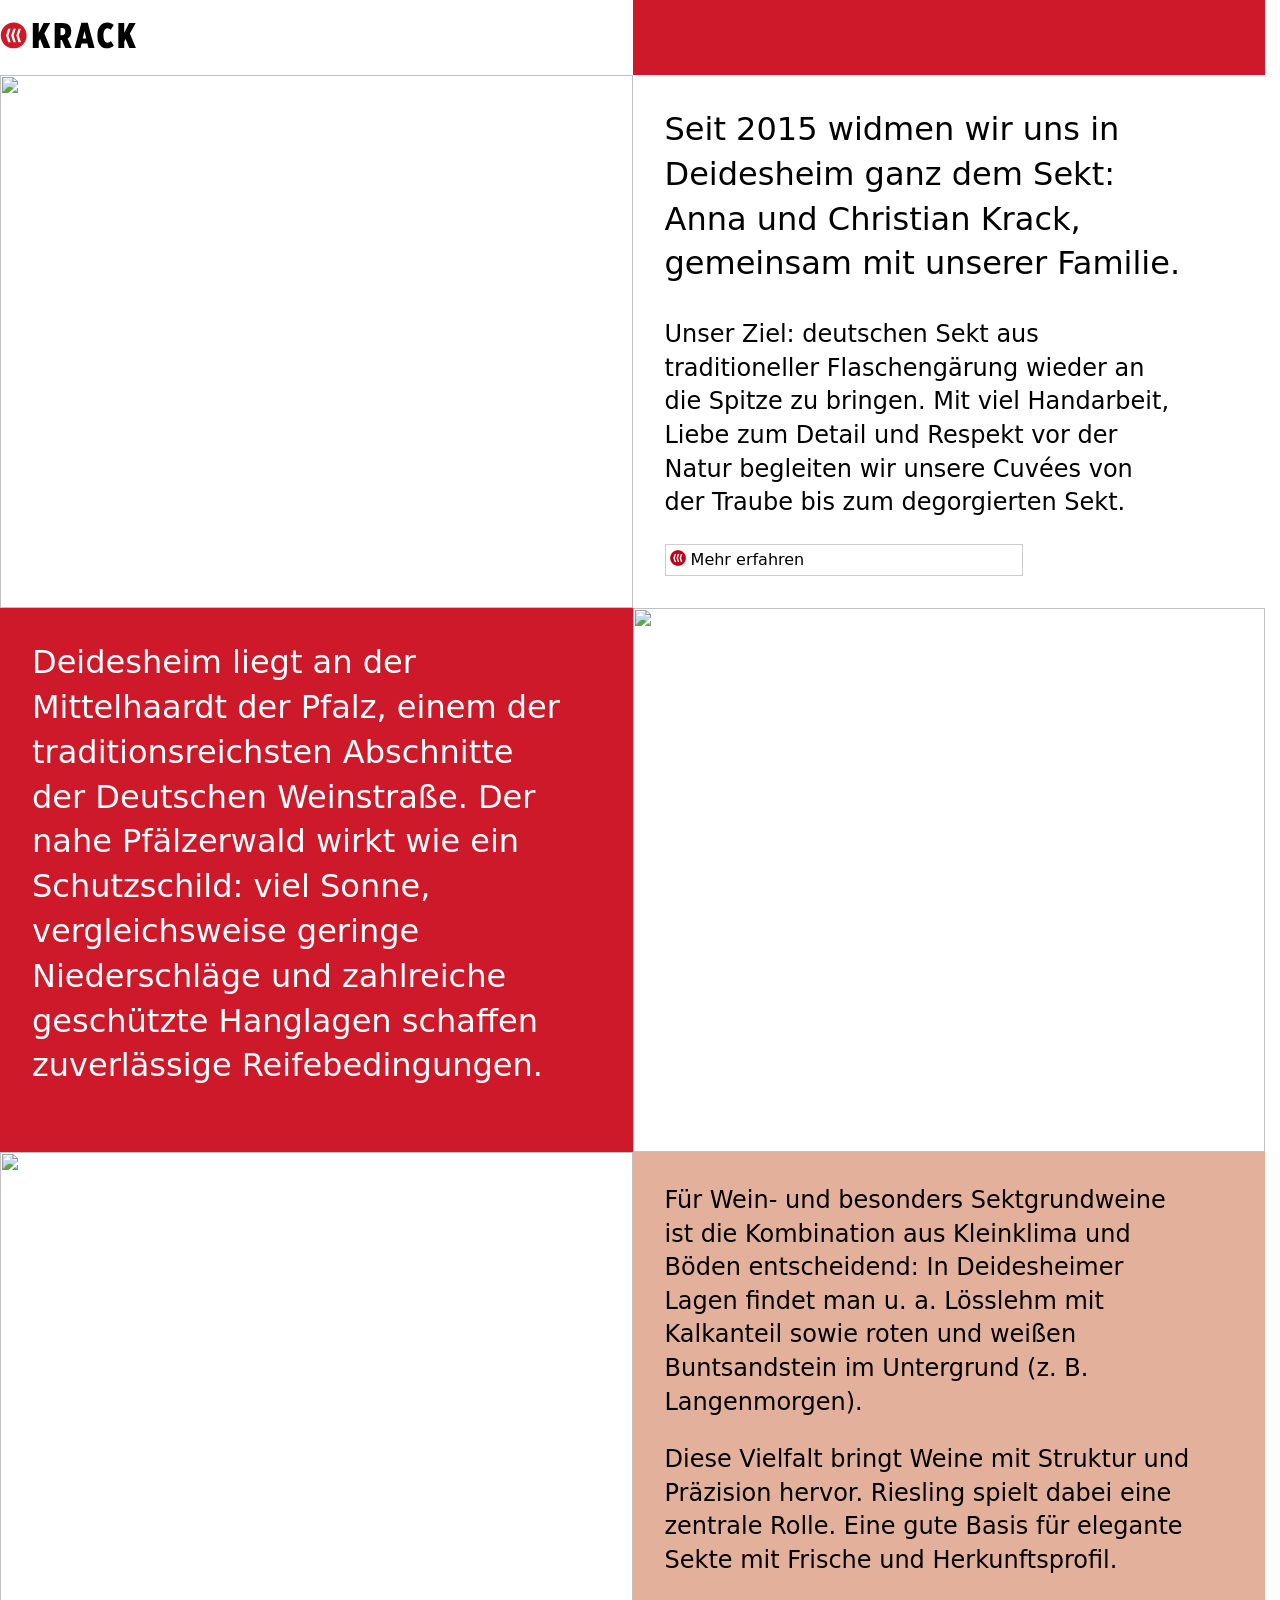
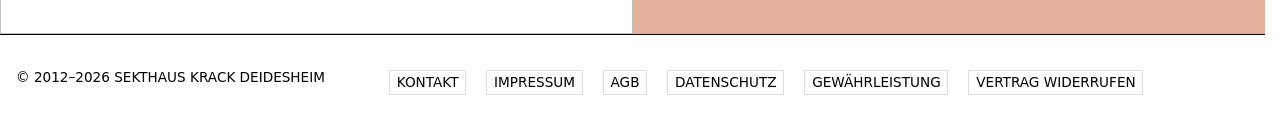
==== index.html @ 8c00c458 "initial commit" ====
<!DOCTYPE html>
<html lang="de" class="no-js">
<head>
	<meta charset="utf-8">
	<title>KRACK - Sekthaus in Deidesheim</title>

	<meta name="viewport" content="width=device-width, initial-scale=1">

	<link rel="icon" href="favicon.ico" sizes="32x32">
	<link rel="icon" href="assets/images/favicon.svg" type="image/svg+xml">
	<link rel="apple-touch-icon" href="assets/images/apple-touch-icon.png">

	<link rel="stylesheet" href="assets/css/style.css" />

	<script src="assets/js/script.js" defer></script>
</head>
<body>
	<div class="page">
		<header>
			<div class="logo">
				<a href="index.html"><img src="assets/images/krack-logo-animated.svg" alt=""></a>
			</div>
			<nav>
				<details>
					<summary>☰</summary>

					<ul>
						<li><a href="ueber-uns.html">Wir</a></li>
						<li><a href="handwerk.html">Handwerk</a></li>
						<li><a href="sekt.html">Sekt</a></li>
						<li><a href="termine.html">Termine</a></li>
						<li><a href="kontakt.html">Kontakt</a></li>
					</ul>
				</details>
			</nav>
		</header>

		<main>
			<div class="grid">
				<section class="">
					<img class="spread" src="assets/images/content/KRACK_Credits Catjana Bechtle-141.jpg" alt="">
				</section>
				<section class="pad-large">
					<p class="font-large">Seit 2015 widmen wir uns in Deidesheim ganz dem
					Sekt: Anna und Christian Krack, gemeinsam mit
					unserer Familie.</p>

					<p class="font-medium">Unser Ziel: deutschen Sekt aus traditioneller
					Flaschengärung wieder an die Spitze zu bringen.
					Mit viel Handarbeit, Liebe zum Detail und Respekt
					vor der Natur begleiten wir unsere Cuvées von der
					Traube bis zum degorgierten Sekt.</p>

					<details>
						<summary>Mehr erfahren</summary>

						<div class="details-content font-small">
							<p>Mit viel Handarbeit, Liebe zum Detail und Respekt
							vor der Natur begleiten wir unsere Cuvées von der
							Traube bis zum degorgierten Sekt.</p>
						</div>
					</details>
				</section>
				<section class="pad-large" data-bg="#CD1929" style="background-color: #CD1929; color: #fff;">
					<p class="font-large">Deidesheim liegt an der
					Mittelhaardt der Pfalz, einem
					der traditionsreichsten
					Abschnitte der Deutschen
					Weinstraße. Der nahe
					Pfälzerwald wirkt wie ein
					Schutzschild: viel Sonne,
					vergleichsweise geringe
					Niederschläge und zahlreiche
					geschützte Hanglagen schaffen
					zuverlässige Reifebedingungen.</p>
				</section>
				<section class="pad-zero"><img class="spread" src="assets/images/content/fa264be9139a46b8b214ec5e92c17c28_iStock-1420776578klein-Nachteule-iStock.jpg" alt=""></section>
				<section class="pad-zero"><img class="spread" src="assets/images/content/KRACK_Credits Catjana Bechtle-59.jpg" alt=""></section>
				<section class="pad-large" data-bg="#e3b09b" style="background-color: #e3b09b;">
					<p class="font-medium">Für Wein- und besonders
					Sektgrundweine ist die
					Kombination aus Kleinklima
					und Böden entscheidend: In
					Deidesheimer Lagen findet man
					u. a. Lösslehm mit Kalkanteil
					sowie roten und weißen
					Buntsandstein im Untergrund
					(z. B. Langenmorgen).</p>

					<p class="font-medium">Diese Vielfalt bringt Weine mit
					Struktur und Präzision hervor.
					Riesling spielt dabei eine
					zentrale Rolle. Eine gute Basis
					für elegante Sekte mit Frische
					und Herkunftsprofil.</p>
				</section>
			</div>
		</main>

		<footer>
			<div class="copyright">
				<p>&copy; 2012&ndash;2026 Sekthaus Krack Deidesheim</p>
			</div>
			<nav>
				<ul>
					<li><a href="kontakt.html">Kontakt</a></li>
					<li><a href="impressum.html">Impressum</a></li>
					<li><a href="impressum.html">AGb</a></li>
					<li><a href="impressum.html">Datenschutz</a></li>
					<li><a href="impressum.html">Gewährleistung</a></li>
					<li><a href="impressum.html">Vertrag widerrufen</a></li>
				</ul>
			</nav>
		</footer>
	</div>
</body>
</html>
---- assets/css/style.css ----
@view-transition {
	navigation: auto;
}

:root {
	view-transition-name: none;
	
	interpolate-size: allow-keywords;

	--bg-color: #fff;
	--text-color: #000;
	--krack-red: #CD1929;
}

@keyframes move-out {
	from {
		opacity: 1.0;
		transform: translateY(0%) translateX(0%) rotate(0);
	}

	to {
		opacity: 1.0;
		transform: translateY(0%) translateX(-100%) rotate(0);
	}
}

@keyframes move-in {
	from {
		opacity: 1.0;
		transform: translateY(0%) translateX(100%) rotate(0);
	}

	to {
		opacity: 1.0;
		transform: translateY(0%) translateX(0%) rotate(0);
	}
}

@keyframes fade-in {
	from {
		/* opacity: 0.0; */
		color: transparent;
		background-color: transparent;
	}

	to {
		color: currentColor;
		opacity: 1.0;
	}
}

@keyframes animateDown {
	from {
		opacity: 0;
		transform: translatey(-15px);
	}

	to {
		opacity: 1;
		transform: translatey(0);
	}
}

::view-transition-old(page-content) {
	animation: 0.85s ease-in-out both move-out;
}

/* Animate incoming content */
::view-transition-new(page-content) {
	animation: 0.85s ease-in-out both move-in;
}

html {
	font: 100%/1.4 system-ui, sans-serif;
	hyphens: auto;

	scrollbar-gutter: stable;
	overflow-y: scroll;
}

body {
	margin: 0;
}

img {
	display: block;
	max-width: 100%;
	height: auto;

	&.spread {
		object-fit: cover;
		width: 100%;
		height: 100%;
	}
}

ul {
	padding: 0;
	margin: 0;
}

p {
	margin-block-start: 0;
}

summary::-webkit-details-marker { display: none; }

.font-large { font-size: 2rem; }
.font-medium { font-size: 1.5rem; }
.font-default { font-size: 1rem; }
.font-small { font-size: 85%; }

.page {
	display: grid;
	grid-template-columns: 1fr 1fr;
	grid-template-rows: minmax(75px, auto) 1fr 100px; /* logo height, content, footer height */
	min-height: 100vh;
}

header {
	grid-column: 1 / -1;
	position: relative;
	z-index: 5;
	background: var(--bg-color);
	display: grid;
	grid-template-columns: subgrid;
	align-items: center;
	/*
	padding: 0 1em;
	padding-right: 5rem;
	border-block-end: 1px solid black;
	*/

	.logo {

		img {
			width: 150px;
		}
	}

	nav {
		justify-self: stretch;
		align-self: stretch;
		background: var(--krack-red);

		@media (min-width: 700px) {
			padding-inline-end: 2rem;
		}

		details {
			height: 100%;
			display: flex;
			justify-content: end;
			flex-wrap: wrap;

			summary {
				display: flex;
				align-self: center;
				justify-content: end;
				text-align: right;
				cursor: pointer;
				color: var(--bg-color);
				padding: 0.75em 0.75em;

				&::after {
					content: "Open";
					padding-inline-start: 0.5ch;
				}

				[open] &::after {
					content: "Close";
				}

				&:is(:hover) {
					
				}

				@media (min-width: 700px) {
					display: none;
				}
			}

			ul {
				flex: 1;
				display: block;
				margin: 0;
				padding: 0;
				list-style: none;

				@media (max-width: 699px) {
					width: 100%;
				}

				@media (min-width: 700px) {
					display: flex;
					flex-grow: 1;
					gap: 0ch;
					background: transparent;

					li {
						border: none !important;
					}
				}

				li {
					display: contents;
					border-block-end: 1px solid currentColor;
				}
				
				a {
					display: flex;
					align-items: center;
					color: var(--bg-color);
					text-decoration: none;
					padding: 0.2em 1.25em;

					&:is(:hover, :focus),
					[aria-current] & {
						text-decoration: underline;
						text-decoration-thickness: 0.1em;
					}

					@media (max-width: 699px) {
						padding: 0.5em 1.25em;
						justify-content: end;
						border-block-start: 1px solid var(--bg-color);
					}
				}
			}

			&::details-content {
				width: 100%;
				background: transparent;


				@media (min-width: 700px) {
					display: flex;
					content-visibility: visible;
				}
			}
		}
	}

	/*

	nav ul {
		display: flex;
		gap: 1.25rem;
		gap: 1px;
		list-style: none;
		height: 100%;
		align-items: stretch;

		li { display: contents; }

		a {
			background: var(--krack-red);
			color: var(--bg-color);
			vertical-align: middle;
			padding: 0.25em 2.5em;
			text-decoration: none;
			text-transform: uppercase;
			font-weight: 500;
			font-size: 85%;
			transition: background-color 0.25s ease-in-out;

			&:is(:hover, :focus),
			[aria-current] {
				background: var(--text-color);
			}
		}
	}
	*/
}

main {
	grid-column: 1 / -1;
	view-transition-name: page-content;
	position: relative;
	z-index: 1;
	overflow: hidden;

	.grid {
		display: grid;
		grid-template-columns: 1fr 1fr;
		grid-auto-rows: minmax(25vh, auto);

		& > section {
			outline: 0px solid currentColor;
			text-wrap: balance;
			word-break: break-word;
			/* animation: 0.5s ease-in-out fade-in;
			animation-delay: 1.5s; */
			/* background-color: attr(data-background, red); */

			&.pad-large {
				padding: 2rem 4rem 2rem 2rem;
			}

			details {
				border: 1px solid #ccc;
				max-width: 35ch;

				summary {
					list-style: none; /* required for safari 2026 */
					padding: 0.25rem;
					cursor: pointer;

					&:is(:hover) {
						background-color: #eee;
					}

					&::marker {
						content: "";
					}

					&::-webkit-details-marker {
						display: none;
						content: "";
					}

					&::before {
						display: inline-block;
						content: "";
						vertical-align: -7%;
						width: 1rem;
						height: 1rem;
						margin-right: 0.5ch;
						background-image: url(../images/apple-touch-icon.png);
						background-size: contain;
						transition: rotate 1.3s ease-in-out;
						transform: rotate(0);
					}

					&:hover::before {
						/* transform: rotate(-15deg); */
					}

					details[open] > &::before {
						transform: rotate(-90deg);
					}
				}

				.details-content {
					transition: height 0.5s ease, content-visibility 0.5s ease allow-discrete;
					height: 0;
					overflow: clip;

					padding: 0.5rem 0.75rem;
					border-block-start: 1px solid #ccc;

					p:last-child { margin-bottom: 0; }
				}

				&[open] > .details-content {
					/* animation: animateDown 0.2s linear forwards; */
					height: auto;
				}
			}
		}
	}
}

footer {
	grid-column: 1 / -1;
	padding: 0 1em;
	display: flex;
	gap: 4rem;
	align-items: center;
	justify-content: flex-start;
	padding-right: 5rem;
	border-block-start: 1px solid black;

	.copyright {
		text-transform: uppercase;
		font-weight: 500;
		font-size: 85%;
	}

	nav ul {
		display: flex;
		gap: 1.25rem;
		list-style: none;
		padding-block-end: 0.2em; /* manually adjust so copyright and links are flush */

		a {
			background: transparent;
			color: var(--text-color);
			border: 0.1em solid #ddd;
			padding: 0.25em 0.5em;
			text-decoration: none;
			text-transform: uppercase;
			font-weight: 500;
			font-size: 85%;
			transition: all 0.25s ease;

			&:is(:hover, :focus),
			[aria-current] {
				background: var(--text-color);
				border-color: transparent;
				color: var(--bg-color);
			}
		}
	}

}
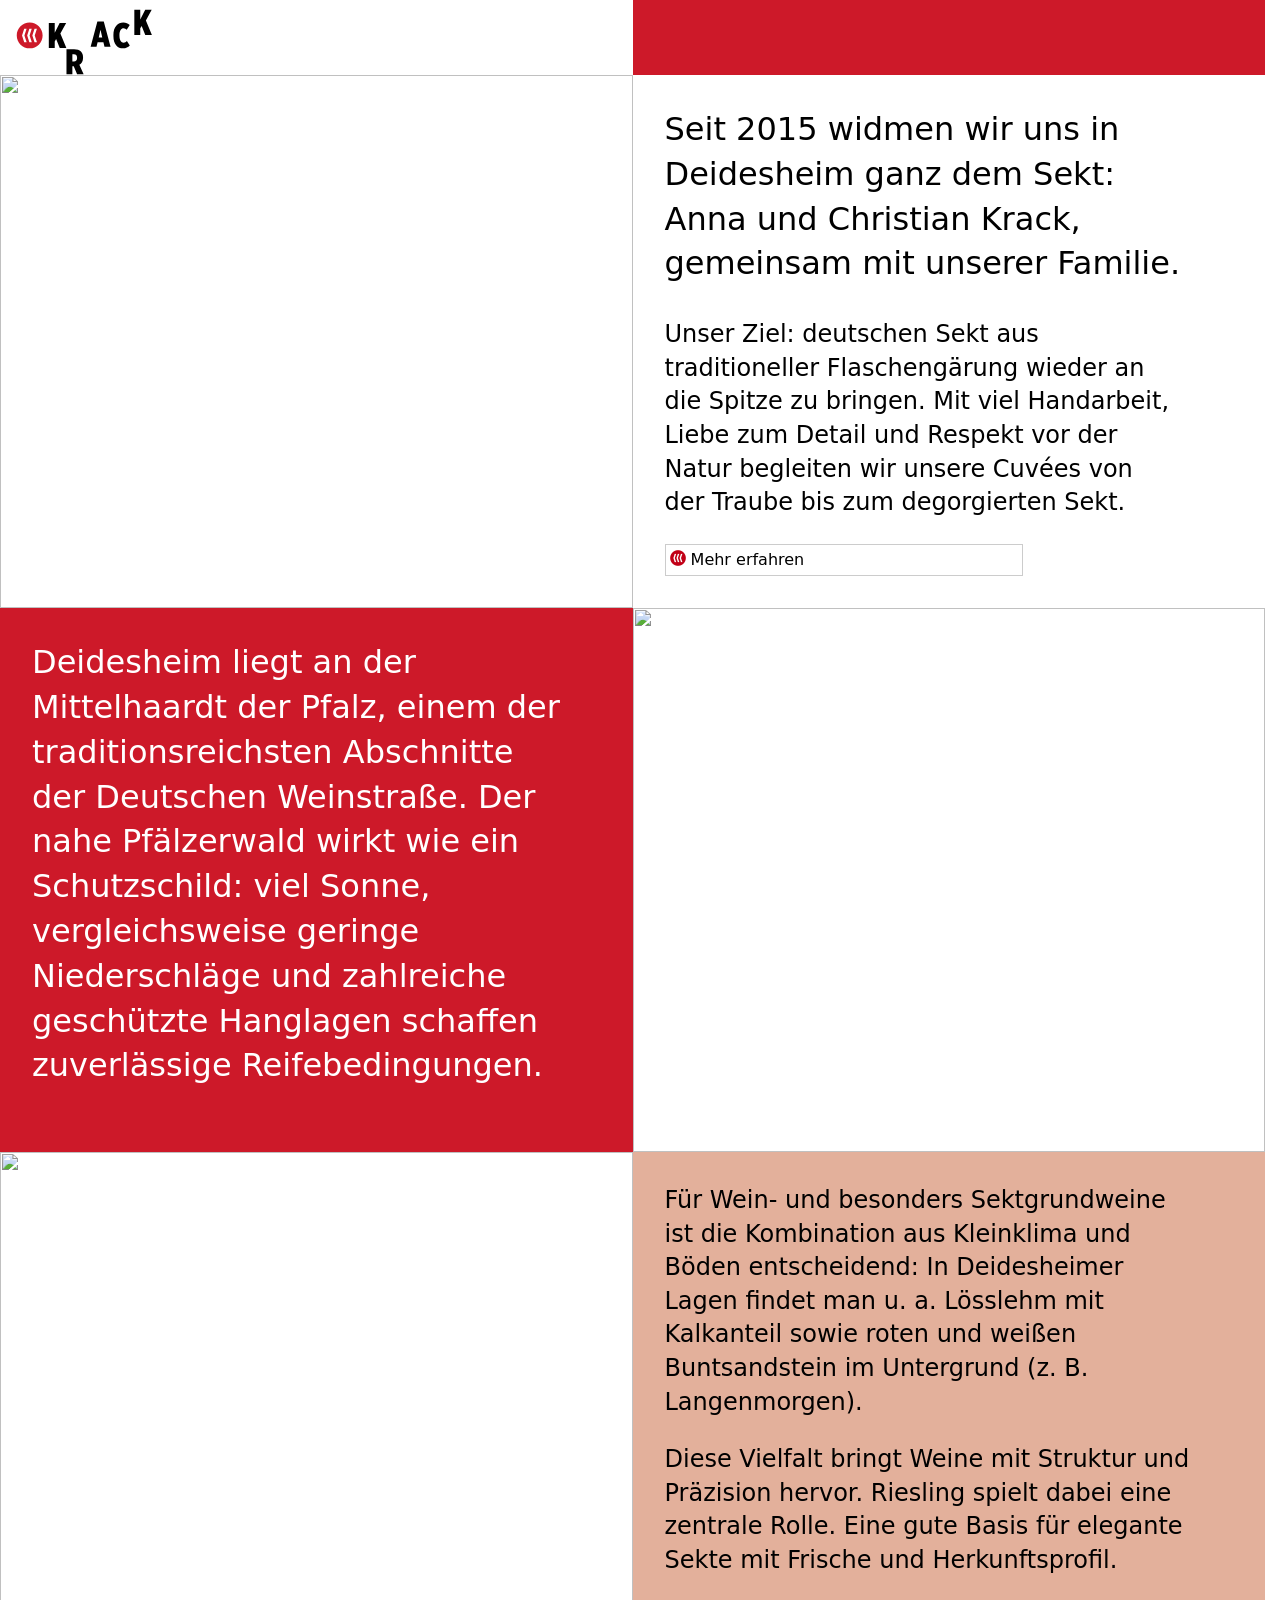
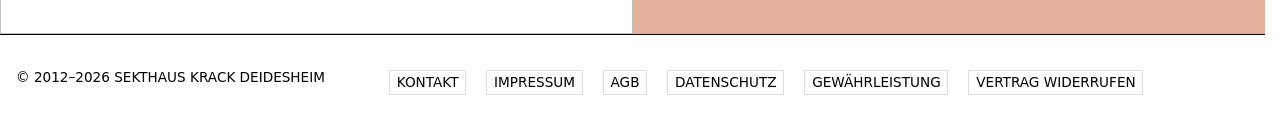
==== commit 7e10bae7: "commit 2" ====
--- a/index.html
+++ b/index.html
@@ -38,7 +38,7 @@
 		<main>
 			<div class="grid">
 				<section class="">
-					<img class="spread" src="assets/images/content/KRACK_Credits Catjana Bechtle-141.jpg" alt="">
+					<img class="spread" src="assets/images/content/2025-Familie-Krack-2020-lenageib-14%20Anna%20Krack.jpg" alt="">
 				</section>
 				<section class="pad-large">
 					<p class="font-large">Seit 2015 widmen wir uns in Deidesheim ganz dem
@@ -74,8 +74,8 @@
 					geschützte Hanglagen schaffen
 					zuverlässige Reifebedingungen.</p>
 				</section>
-				<section class="pad-zero"><img class="spread" src="assets/images/content/fa264be9139a46b8b214ec5e92c17c28_iStock-1420776578klein-Nachteule-iStock.jpg" alt=""></section>
-				<section class="pad-zero"><img class="spread" src="assets/images/content/KRACK_Credits Catjana Bechtle-59.jpg" alt=""></section>
+				<section class="pad-zero"><img class="spread" src="assets/images/content/2025-KRACK_Credits Catjana Bechtle-91%20Anna%20Krack.jpg" alt="" style="max-height:700px;"></section>
+				<section class="pad-zero"><img class="spread" src="assets/images/content/2025-Familie-Krack-2020-lenageib-88%20Anna%20Krack.jpg" alt=""></section>
 				<section class="pad-large" data-bg="#e3b09b" style="background-color: #e3b09b;">
 					<p class="font-medium">Für Wein- und besonders
 					Sektgrundweine ist die
--- a/assets/css/style.css
+++ b/assets/css/style.css
@@ -116,6 +116,7 @@
 	grid-template-columns: 1fr 1fr;
 	grid-template-rows: minmax(75px, auto) 1fr 100px; /* logo height, content, footer height */
 	min-height: 100vh;
+	width: 100%;
 }
 
 header {
@@ -133,6 +134,7 @@
 	*/
 
 	.logo {
+		padding-inline-start: 1rem;
 
 		img {
 			width: 150px;
@@ -145,7 +147,7 @@
 		background: var(--krack-red);
 
 		@media (min-width: 700px) {
-			padding-inline-end: 2rem;
+			/* padding-inline-end: 2rem; */
 		}
 
 		details {
@@ -194,6 +196,7 @@
 
 				@media (min-width: 700px) {
 					display: flex;
+					justify-content: space-evenly;
 					flex-grow: 1;
 					gap: 0ch;
 					background: transparent;
@@ -211,6 +214,8 @@
 				a {
 					display: flex;
 					align-items: center;
+					justify-content: center;
+					flex: 1;
 					color: var(--bg-color);
 					text-decoration: none;
 					padding: 0.2em 1.25em;
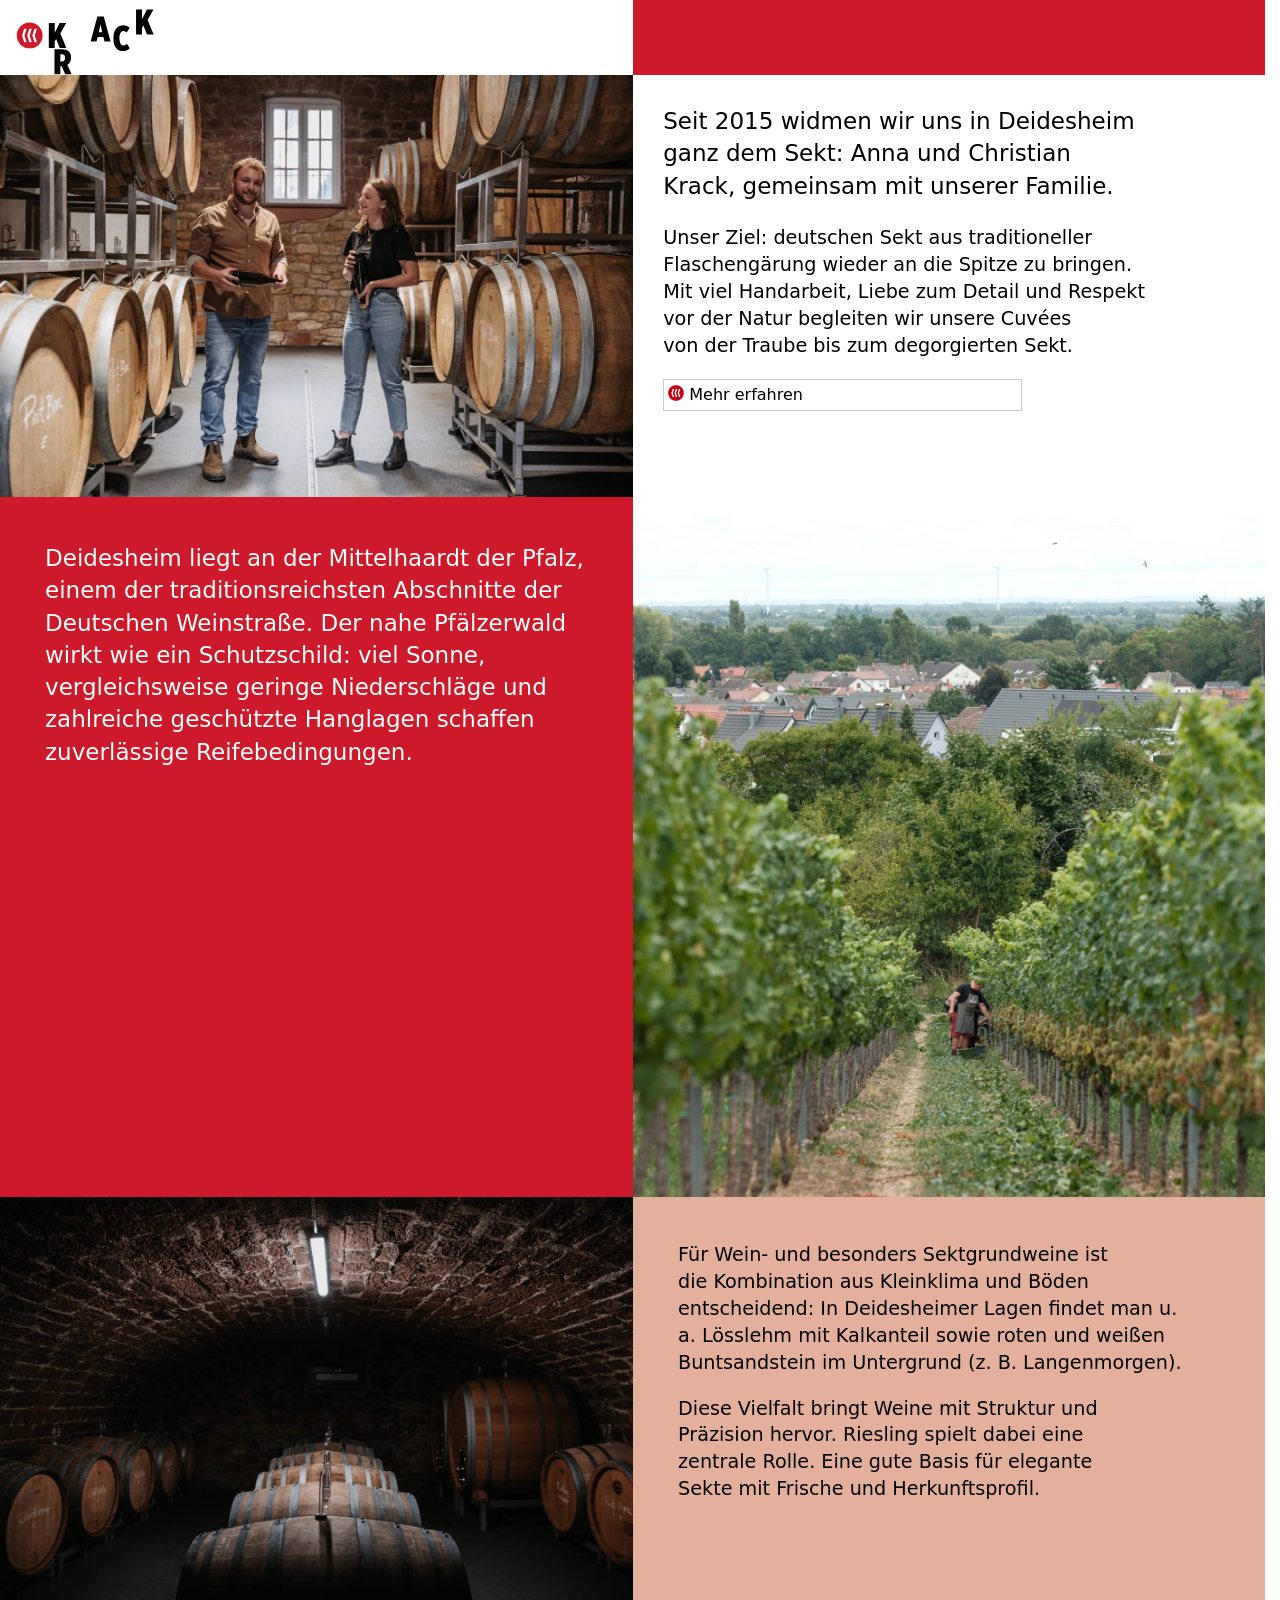
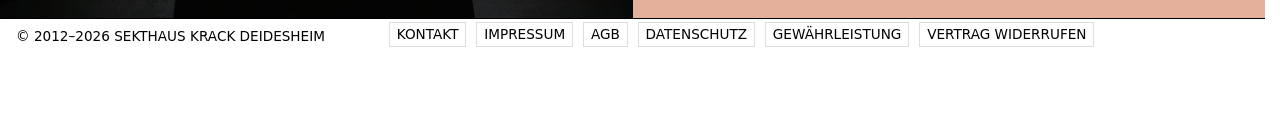
==== commit 98d75ff6: "more fixes to mobile layout" ====
--- a/index.html
+++ b/index.html
@@ -40,7 +40,7 @@
 				<section class="">
 					<img class="spread" src="assets/images/content/2025-Familie-Krack-2020-lenageib-14%20Anna%20Krack.jpg" alt="">
 				</section>
-				<section class="pad-large">
+				<section class="pad-medium">
 					<p class="font-large">Seit 2015 widmen wir uns in Deidesheim ganz dem
 					Sekt: Anna und Christian Krack, gemeinsam mit
 					unserer Familie.</p>
--- a/assets/css/style.css
+++ b/assets/css/style.css
@@ -5,8 +5,22 @@
 
 :root {
 	view-transition-name: none;
-	
+
 	interpolate-size: allow-keywords;
+
+	/* Fluid typography: 360px–1440px */
+	--step--1: clamp(0.875rem, 0.8333rem + 0.1852vw, 1rem);
+	--step-0: clamp(1rem, 0.9583rem + 0.1852vw, 1.125rem);
+	--step-1: clamp(1.2rem, 1.1312rem + 0.3056vw, 1.4062rem);
+	--step-2: clamp(1.44rem, 1.3341rem + 0.4708vw, 1.7578rem);
+	--step-3: clamp(1.728rem, 1.5716rem + 0.6952vw, 2.1973rem);
+	--step-4: clamp(2.0736rem, 1.8493rem + 0.997vw, 2.7466rem);
+	--step-5: clamp(2.4883rem, 2.1734rem + 1.3999vw, 3.4332rem);
+
+	/* Fluid padding: 360px–1440px */
+	--pad-default: clamp(0.75rem, 0.5833rem + 0.7407vw, 1.25rem);
+	--pad-medium: clamp(1.25rem, 1rem + 1.1111vw, 2rem);
+	--pad-large: clamp(1.75rem, 1.3333rem + 1.8519vw, 3rem);
 
 	--bg-color: #fff;
 	--text-color: #000;
@@ -106,17 +120,43 @@
 
 summary::-webkit-details-marker { display: none; }
 
-.font-large { font-size: 2rem; }
-.font-medium { font-size: 1.5rem; }
-.font-default { font-size: 1rem; }
-.font-small { font-size: 85%; }
+h1, h2, h3 {
+	line-height: 1.1;
+	text-wrap: balance;
+}
+
+h1 { font-size: var(--step-5); }
+h2 { font-size: var(--step-4); }
+h3 { font-size: var(--step-3); }
+
+.font-large { font-size: var(--step-2); }
+.font-medium { font-size: var(--step-1); }
+.font-default { font-size: var(--step-0); }
+.font-small { font-size: var(--step--1); }
+
+.pad-zero {}
+.pad-large {
+	padding-block: min(2vw, 1.5rem) 2.5rem;
+	padding-inline: clamp(0.5rem, 2.5vw, 2rem) clamp(1.0rem, 2.5vw, 4rem);
+	padding: var(--pad-large);
+	padding-inline-start: var(--pad-large);
+	padding-inline-end: calc(var(--pad-large) * 1.5);
+}
+.pad-large { padding: var(--pad-large); }
+.pad-medium { padding: var(--pad-medium); }
+.pad-default { padding: var(--pad-default); }
+.pad-zero { padding: 0; }
 
 .page {
 	display: grid;
 	grid-template-columns: 1fr 1fr;
-	grid-template-rows: minmax(75px, auto) 1fr 100px; /* logo height, content, footer height */
+	grid-template-rows: minmax(75px, auto) 1fr minmax(100px, auto); /* logo height, content, footer height */
 	min-height: 100vh;
 	width: 100%;
+
+	@media (max-width: 699px) {
+		grid-template-columns: 1fr;
+	}
 }
 
 header {
@@ -146,15 +186,13 @@
 		align-self: stretch;
 		background: var(--krack-red);
 
-		@media (min-width: 700px) {
-			/* padding-inline-end: 2rem; */
-		}
-
 		details {
 			height: 100%;
 			display: flex;
 			justify-content: end;
 			flex-wrap: wrap;
+
+			container-type: inline-size;
 
 			summary {
 				display: flex;
@@ -178,7 +216,7 @@
 					
 				}
 
-				@media (min-width: 700px) {
+				@container (min-width: 50ch) {
 					display: none;
 				}
 			}
@@ -190,12 +228,13 @@
 				padding: 0;
 				list-style: none;
 
-				@media (max-width: 699px) {
+				@container (max-width: 49ch) {
 					width: 100%;
 				}
 
-				@media (min-width: 700px) {
+				@container (min-width: 50ch) {
 					display: flex;
+					flex-wrap: wrap;
 					justify-content: space-evenly;
 					flex-grow: 1;
 					gap: 0ch;
@@ -218,15 +257,21 @@
 					flex: 1;
 					color: var(--bg-color);
 					text-decoration: none;
-					padding: 0.2em 1.25em;
+					padding: 0.2em clamp(0.25em, 2cqi, 1.25em);
+					text-transform: uppercase;
+					font-weight: 500;
+					hyphens: none;
+					transition: background-color 0.25s ease;
 
 					&:is(:hover, :focus),
 					[aria-current] & {
 						text-decoration: underline;
 						text-decoration-thickness: 0.1em;
-					}
-
-					@media (max-width: 699px) {
+
+						background-color: color-mix(in oklch, var(--krack-red), var(--bg-color) 5%);
+					}
+
+					@container (max-width: 49ch) {
 						padding: 0.5em 1.25em;
 						justify-content: end;
 						border-block-start: 1px solid var(--bg-color);
@@ -239,7 +284,7 @@
 				background: transparent;
 
 
-				@media (min-width: 700px) {
+				@container (min-width: 50ch) {
 					display: flex;
 					content-visibility: visible;
 				}
@@ -286,10 +331,16 @@
 	z-index: 1;
 	overflow: hidden;
 
+	container-type: inline-size;
+
 	.grid {
 		display: grid;
 		grid-template-columns: 1fr 1fr;
 		grid-auto-rows: minmax(25vh, auto);
+
+		@container (max-width: 699px) {
+			grid-template-columns: 1fr;
+		}
 
 		& > section {
 			outline: 0px solid currentColor;
@@ -299,8 +350,10 @@
 			animation-delay: 1.5s; */
 			/* background-color: attr(data-background, red); */
 
-			&.pad-large {
-				padding: 2rem 4rem 2rem 2rem;
+			container-type: inline-size;
+
+			p {
+				max-width: 55ch;
 			}
 
 			details {
@@ -371,21 +424,26 @@
 	grid-column: 1 / -1;
 	padding: 0 1em;
 	display: flex;
+	flex-wrap: wrap;
 	gap: 4rem;
 	align-items: center;
 	justify-content: flex-start;
-	padding-right: 5rem;
+	padding-inline-end: 5rem;
 	border-block-start: 1px solid black;
+	margin-block-end: 4rem;
 
 	.copyright {
 		text-transform: uppercase;
 		font-weight: 500;
 		font-size: 85%;
+
+		p { margin: 0; }
 	}
 
 	nav ul {
 		display: flex;
-		gap: 1.25rem;
+		flex-wrap: wrap;
+		gap: 1ch;
 		list-style: none;
 		padding-block-end: 0.2em; /* manually adjust so copyright and links are flush */
 
